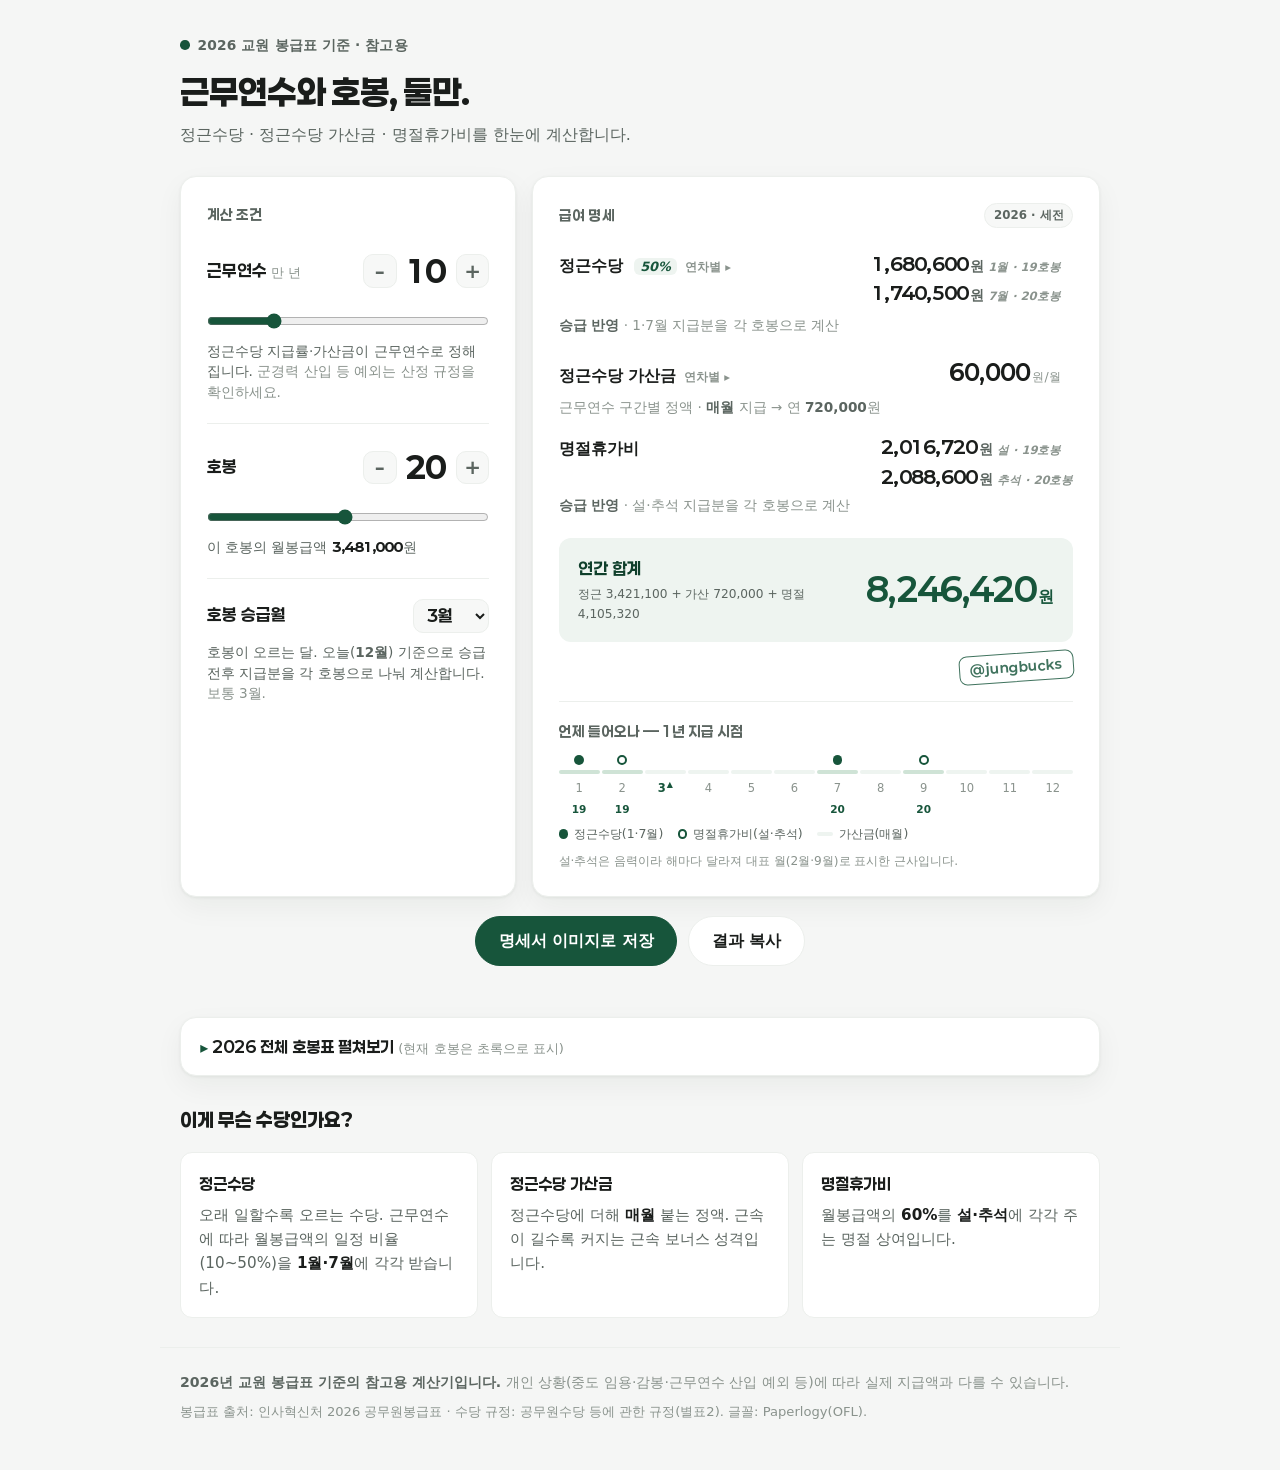
==== index.html @ 75633bda "feat: 호봉 승급월 반영 — 승급 전후 지급분을 각 호봉으로 분할 계산 교사 호봉은 승급월(기본 3월)에 +1. 같은 해에도 승급 전 지급분(1월 정근·설 명절)은 옛 호봉, " ====
<!doctype html>
<html lang="ko">
<head>
<meta charset="utf-8">
<meta name="viewport" content="width=device-width, initial-scale=1">
<title>교사 수당 계산기 — 호봉만 고르면 정근수당·명절휴가비 바로</title>
<meta name="description" content="근무연수와 호봉만 넣으면 정근수당·정근수당 가산금·명절휴가비가 즉시 계산됩니다. 2026년 교원 봉급표 기준.">
<meta name="theme-color" content="#f5f6f5">
<meta property="og:title" content="교사 수당 계산기">
<meta property="og:description" content="근무연수·호봉만 고르면 정근수당·명절휴가비가 바로 나옵니다. 2026년 기준.">
<link rel="stylesheet" href="css/style.css">
</head>
<body>
<header class="topbar">
  <p class="brandmark"><span class="dot" aria-hidden="true"></span> 2026 교원 봉급표 기준 · 참고용</p>
  <h1 class="hero">근무연수와 호봉, 둘만.</h1>
  <p class="hero-sub">정근수당 · 정근수당 가산금 · 명절휴가비를 한눈에 계산합니다.</p>
</header>

<main class="grid">
  <!-- 입력 카드 -->
  <section class="card inputs" aria-label="계산 조건">
    <p class="card-head">계산 조건</p>

    <div class="field">
      <div class="field-top">
        <label for="years">근무연수<span class="unit">만 년</span></label>
        <div class="stepbox">
          <button class="step" id="yrMinus" type="button" aria-label="근무연수 낮추기">–</button>
          <output class="bignum" id="yearsVal">10</output>
          <button class="step" id="yrPlus" type="button" aria-label="근무연수 올리기">+</button>
        </div>
      </div>
      <input type="range" id="years" min="0" max="45" value="10" step="1" aria-label="근무연수 슬라이더">
      <p class="field-foot">정근수당 지급률·가산금이 근무연수로 정해집니다. <span class="muted">군경력 산입 등 예외는 산정 규정을 확인하세요.</span></p>
    </div>

    <div class="field">
      <div class="field-top">
        <label for="hobong">호봉</label>
        <div class="stepbox">
          <button class="step" id="hbMinus" type="button" aria-label="호봉 낮추기">–</button>
          <output class="bignum" id="hobongVal">20</output>
          <button class="step" id="hbPlus" type="button" aria-label="호봉 올리기">+</button>
        </div>
      </div>
      <input type="range" id="hobong" min="1" max="40" value="20" step="1" aria-label="호봉 슬라이더">
      <p class="field-foot">이 호봉의 월봉급액 <b class="salary num" id="salaryVal">3,481,000</b>원</p>
    </div>

    <div class="field">
      <div class="field-top">
        <label for="promo">호봉 승급월</label>
        <select id="promo" class="promo-select" aria-label="호봉 승급월">
          <option value="0">없음</option>
          <option value="1">1월</option><option value="2">2월</option>
          <option value="3" selected>3월</option><option value="4">4월</option>
          <option value="5">5월</option><option value="6">6월</option>
          <option value="7">7월</option><option value="8">8월</option>
          <option value="9">9월</option><option value="10">10월</option>
          <option value="11">11월</option><option value="12">12월</option>
        </select>
      </div>
      <p class="field-foot">호봉이 오르는 달. 오늘(<b id="todayLabel">—</b>) 기준으로 승급 전후 지급분을 각 호봉으로 나눠 계산합니다. <span class="muted">보통 3월.</span></p>
    </div>
  </section>

  <!-- 결과 카드 -->
  <section class="card result" aria-label="계산 결과" aria-live="polite">
    <p class="card-head">급여 명세 <span class="chip">2026 · 세전</span></p>

    <div class="rows">
      <button class="row row-btn" id="jgBtn" type="button" aria-haspopup="dialog">
        <span class="row-name">정근수당 <i class="rate" id="rateTag">50%</i><span class="row-more">연차별 ▸</span></span>
        <span class="row-amt" id="jgAmt"><b class="num" id="jeonggeun">1,740,500</b><span class="won">원</span></span>
      </button>
      <p class="li-note" id="jgNote">월봉급액 × 지급률 · <b>1월·7월</b> 각각 지급</p>

      <button class="row row-btn" id="gaBtn" type="button" aria-haspopup="dialog">
        <span class="row-name">정근수당 가산금<span class="row-more">연차별 ▸</span></span>
        <span class="row-amt"><b class="num" id="gasan">60,000</b><span class="per">원/월</span></span>
      </button>
      <p class="li-note">근무연수 구간별 정액 · <b>매월</b> 지급 → 연 <b class="yr num" id="gasanYear">720,000</b>원 <i class="flag" id="gasanFlag" hidden>검수 예정</i></p>

      <div class="row">
        <span class="row-name">명절휴가비</span>
        <span class="row-amt" id="holAmt"><b class="num" id="holiday">2,088,600</b><span class="won">원</span></span>
      </div>
      <p class="li-note" id="holNote">월봉급액 × 60% · <b>설·추석</b> 각각 지급</p>
    </div>

    <div class="annual">
      <span class="annual-name">연간 합계<small id="annualFormula">정근수당 + 가산금 ×12 + 명절휴가비</small></span>
      <span class="annual-amt"><b class="num" id="annual">8,378,200</b><span class="won">원</span></span>
    </div>
    <div class="stamp-wrap"><span class="stamp" aria-label="제작 @jungbucks">@jungbucks</span></div>

    <!-- 시그니처: 월별 수당 지급 타임라인 -->
    <div class="timeline" aria-label="월별 수당 지급 시점">
      <p class="tl-title">언제 들어오나 — 1년 지급 시점</p>
      <div class="tl-track" id="timeline"></div>
      <div class="tl-legend" aria-hidden="true">
        <span><i class="lg jg"></i> 정근수당(1·7월)</span>
        <span><i class="lg hol"></i> 명절휴가비(설·추석)</span>
        <span><i class="lg ga"></i> 가산금(매월)</span>
      </div>
      <p class="tl-foot">설·추석은 음력이라 해마다 달라져 대표 월(2월·9월)로 표시한 근사입니다.</p>
    </div>
  </section>
</main>

<div class="actionbar">
  <button class="btn btn-primary" id="pngBtn" type="button">명세서 이미지로 저장</button>
  <button class="btn" id="copyBtn" type="button">결과 복사</button>
  <span class="act-msg" id="actMsg" role="status" aria-live="polite"></span>
</div>

<section class="tools" aria-label="전체 호봉표">
  <details class="hobong-table">
    <summary>2026 전체 호봉표 펼쳐보기 <span class="cur-hint">(현재 호봉은 초록으로 표시)</span></summary>
    <div id="hobongTable" class="hb-grid"></div>
    <p class="hb-src">인사혁신처 2026 공무원봉급표(유·초·중·고 교원 공통) · 세전 월봉급액</p>
  </details>
</section>

<section class="explainer" aria-label="수당 용어 안내">
  <h2>이게 무슨 수당인가요?</h2>
  <dl>
    <div class="term">
      <dt>정근수당</dt>
      <dd>오래 일할수록 오르는 수당. 근무연수에 따라 월봉급액의 일정 비율(10~50%)을 <b>1월·7월</b>에 각각 받습니다.</dd>
    </div>
    <div class="term">
      <dt>정근수당 가산금</dt>
      <dd>정근수당에 더해 <b>매월</b> 붙는 정액. 근속이 길수록 커지는 근속 보너스 성격입니다.</dd>
    </div>
    <div class="term">
      <dt>명절휴가비</dt>
      <dd>월봉급액의 <b>60%</b>를 <b>설·추석</b>에 각각 주는 명절 상여입니다.</dd>
    </div>
  </dl>
</section>

<footer class="colophon">
  <p><b>2026년 교원 봉급표 기준의 참고용 계산기입니다.</b> 개인 상황(중도 임용·감봉·근무연수 산입 예외 등)에 따라 실제 지급액과 다를 수 있습니다.</p>
  <p class="src">봉급표 출처: 인사혁신처 2026 공무원봉급표 · 수당 규정: 공무원수당 등에 관한 규정(별표2). 글꼴: Paperlogy(OFL).</p>
</footer>

<!-- 연차별 지급표 모달 (표시 전용 — 검증된 규정 함수 재사용) -->
<dialog id="dlgJg" class="modal" aria-labelledby="dlgJgTitle">
  <div class="modal-card">
    <div class="modal-head">
      <h3 id="dlgJgTitle">정근수당 · 연차별 지급률</h3>
      <button class="modal-x" type="button" data-close aria-label="닫기">×</button>
    </div>
    <p class="modal-sub">근무연수에 따라 월봉급액의 이 비율을 <b>1월·7월</b> 각각 받습니다. (호봉과 무관한 지급률)</p>
    <table class="rate-table">
      <thead><tr><th>근무연수</th><th class="ar">지급률</th></tr></thead>
      <tbody id="jgTableBody"></tbody>
    </table>
    <p class="modal-foot">공무원수당 등에 관한 규정 별표2 · 현재 근무연수는 <b>초록</b>으로 표시됩니다.</p>
  </div>
</dialog>

<dialog id="dlgGa" class="modal" aria-labelledby="dlgGaTitle">
  <div class="modal-card">
    <div class="modal-head">
      <h3 id="dlgGaTitle">정근수당 가산금 · 연차별 정액</h3>
      <button class="modal-x" type="button" data-close aria-label="닫기">×</button>
    </div>
    <p class="modal-sub">근속이 길수록 커지는 <b>월 정액</b>입니다. (호봉과 무관)</p>
    <table class="rate-table">
      <thead><tr><th>근무연수</th><th class="ar">월 가산금</th></tr></thead>
      <tbody id="gaTableBody"></tbody>
    </table>
    <p class="modal-foot">공무원수당 등에 관한 규정 별표2 · 20년 이상은 추가가산금 포함 · 현재 구간은 <b>초록</b> 표시.</p>
  </div>
</dialog>

<script src="data/salary-2026.js"></script>
<script src="data/allowance-rules.js"></script>
<script src="js/calc.js"></script>
<script src="js/app.js"></script>
</body>
</html>
---- css/style.css ----
/* 교사 수당 계산기 — 토스/애플식 미니멀 리프레시.
   무채색 캔버스 + 초록(--brand) 액센트만. 디스플레이·큰 숫자=Paperlogy, 본문=Pretendard.
   설계: docs/superpowers/specs/2026-07-19-teacher-pay-ui-refresh-design.md */

/* Paperlogy (OFL) 셀프호스팅 — 사용 무게만. 파일 부재 시 폴백 스택이 받쳐줌. */
@font-face { font-family: "Paperlogy"; font-weight: 700; font-display: swap;
  src: url("../fonts/Paperlogy-7Bold.woff2") format("woff2"); }
@font-face { font-family: "Paperlogy"; font-weight: 800; font-display: swap;
  src: url("../fonts/Paperlogy-8ExtraBold.woff2") format("woff2"); }
@font-face { font-family: "Paperlogy"; font-weight: 900; font-display: swap;
  src: url("../fonts/Paperlogy-9Black.woff2") format("woff2"); }

:root {
  --canvas: #f5f6f5; --surface: #ffffff;
  --ink: #1a1d1b; --ink-soft: #5b6560; --ink-faint: #8a938d;
  --line: #ecefec; --field: #f7f8f7;
  --brand: #17553b; --brand-strong: #0f3f2b; --brand-tint: #eef4f0;
  --font-display: "Paperlogy", "Pretendard", "Malgun Gothic", system-ui, sans-serif;
  --font-body: "Pretendard", "Malgun Gothic", system-ui, sans-serif;
  --shadow: 0 1px 3px rgba(20, 30, 25, .06), 0 10px 28px rgba(20, 30, 25, .05);
  --radius: 16px;
  --wrap: 60rem;
}
* { box-sizing: border-box; margin: 0; }
body { background: var(--canvas); color: var(--ink);
  font-family: var(--font-body); font-size: 16px; line-height: 1.6;
  -webkit-font-smoothing: antialiased; }
:focus-visible { outline: 2px solid var(--brand); outline-offset: 2px; border-radius: 4px; }
.num { font-variant-numeric: tabular-nums; font-feature-settings: "tnum" 1; }

/* ── 상단: 브랜드 밴드 + 히어로 ── */
.topbar { max-width: var(--wrap); margin: 0 auto; padding: 2rem 1.25rem 0.4rem; }
.brandmark { display: inline-flex; align-items: center; gap: 0.5rem;
  font-weight: 600; font-size: 0.86rem; color: var(--ink-soft); letter-spacing: 0.01em; }
.brandmark .dot { width: 0.6rem; height: 0.6rem; border-radius: 50%; background: var(--brand); }
.hero { font-family: var(--font-display); font-weight: 800; font-size: 2.1rem;
  line-height: 1.2; letter-spacing: -0.03em; color: var(--ink); margin-top: 0.9rem; }
.hero-sub { margin-top: 0.6rem; color: var(--ink-soft); font-size: 1rem; }

/* ── 레이아웃: 동일 높이·동일 패딩 카드 2열 ── */
.grid { max-width: var(--wrap); margin: 1.4rem auto 0; padding: 0 1.25rem;
  display: grid; gap: 1rem; }
@media (min-width: 860px) { .grid { grid-template-columns: 21rem 1fr; align-items: stretch; } }
.card { background: var(--surface); border: 1px solid var(--line); border-radius: var(--radius);
  box-shadow: var(--shadow); padding: 1.6rem; display: flex; flex-direction: column; }
.card-head { font-family: var(--font-display); font-weight: 700; font-size: 0.9rem;
  letter-spacing: 0.02em; color: var(--ink-soft); display: flex; align-items: center;
  justify-content: space-between; margin-bottom: 1.2rem; }
.chip { font-family: var(--font-body); font-weight: 600; font-size: 0.74rem; color: var(--ink-soft);
  background: var(--field); border: 1px solid var(--line); border-radius: 999px; padding: 0.12rem 0.55rem; letter-spacing: 0; }

/* ── 입력 카드 ── */
.field { padding: 0.1rem 0; }
.field + .field { margin-top: 1.2rem; padding-top: 1.2rem; border-top: 1px solid var(--line); }
.field-top { display: flex; align-items: center; justify-content: space-between; gap: 0.6rem; margin-bottom: 0.6rem; }
.field-top label { font-family: var(--font-display); font-weight: 700; font-size: 1.05rem; color: var(--ink); }
.field-top .unit { font-family: var(--font-body); font-weight: 500; color: var(--ink-faint); font-size: 0.8rem; margin-left: 0.25rem; }
.stepbox { display: flex; align-items: center; gap: 0.35rem; }
.step { width: 2.1rem; height: 2.1rem; border: 1px solid var(--line); background: var(--field);
  border-radius: 10px; font: inherit; font-size: 1.25rem; font-weight: 700; color: var(--ink-soft);
  cursor: pointer; line-height: 1; transition: border-color .12s, color .12s, background .12s; }
.step:hover { border-color: var(--brand); color: var(--brand); background: var(--brand-tint); }
.bignum { min-width: 3rem; text-align: center; font-family: var(--font-display); font-weight: 800;
  font-size: 1.9rem; color: var(--ink); font-variant-numeric: tabular-nums; }
input[type="range"] { width: 100%; accent-color: var(--brand); margin: 0.3rem 0 0.55rem; height: 1.4rem; }
.field-foot { font-size: 0.85rem; color: var(--ink-soft); line-height: 1.5; }
.field-foot .salary { font-family: var(--font-display); font-weight: 800; color: var(--ink); font-variant-numeric: tabular-nums; }
.field-foot .muted { color: var(--ink-faint); }

/* ── 결과 카드 ── */
.result { gap: 0; }
.rows { display: flex; flex-direction: column; }
.row { display: flex; align-items: baseline; justify-content: space-between; gap: 0.4rem 0.8rem; flex-wrap: wrap; }
.row-name { font-weight: 600; font-size: 1rem; color: var(--ink); min-width: 0; }
.row-name .rate { font-family: var(--font-body); font-weight: 700; font-size: 0.8rem; color: var(--brand);
  background: var(--brand-tint); border-radius: 6px; padding: 0.05rem 0.4rem; margin-left: 0.35rem; }
.row-amt { flex: 0 0 auto; margin-left: auto; white-space: nowrap; font-family: var(--font-display); font-weight: 700;
  font-size: 1.4rem; color: var(--ink); font-variant-numeric: tabular-nums; }
.row-amt .won { font-family: var(--font-body); font-weight: 600; font-size: 0.85rem; color: var(--ink-soft); margin-left: 0.1rem; }
.row-amt .per { font-family: var(--font-body); font-weight: 500; font-size: 0.78rem; color: var(--ink-faint); margin-left: 0.15rem; }
/* 승급 분할 표시 (정근·명절) */
.row-amt.split { flex-direction: column; align-items: flex-end; gap: 0.1rem; }
.row-amt.split .pay { display: flex; align-items: baseline; gap: 0.05rem; }
.row-amt.split .pay b { font-size: 1.15rem; }
.pay-tag { font-family: var(--font-body); font-weight: 600; font-size: 0.72rem; color: var(--ink-faint); margin-left: 0.2rem; white-space: nowrap; }

/* 승급월 셀렉트 */
.promo-select { font: inherit; font-family: var(--font-display); font-weight: 700; font-size: 1.05rem;
  color: var(--ink); background: var(--field); border: 1px solid var(--line); border-radius: 10px;
  padding: 0.35rem 0.55rem; cursor: pointer; }
.promo-select:hover { border-color: var(--brand); }
.li-note { font-size: 0.85rem; color: var(--ink-faint); line-height: 1.5; margin: 0.2rem 0 1rem; }
.li-note b { color: var(--ink-soft); font-weight: 700; }
.li-note .yr { font-variant-numeric: tabular-nums; }
.flag { color: var(--brand); font-weight: 700; border: 1px solid var(--brand); border-radius: 6px;
  padding: 0 0.35rem; font-size: 0.72rem; margin-left: 0.3rem; }

/* 연간 합계 — 초록 tint 블록, 시선 집중 */
.annual { margin-top: 0.4rem; padding: 1.1rem 1.2rem; background: var(--brand-tint);
  border-radius: 12px; display: flex; align-items: center; justify-content: space-between; gap: 0.8rem; }
.annual-name { font-family: var(--font-display); font-weight: 700; font-size: 1.05rem; color: var(--brand-strong); }
.annual-name small { display: block; font-family: var(--font-body); font-weight: 500; font-size: 0.76rem; color: var(--ink-soft); margin-top: 0.15rem; }
.annual-amt { flex: 0 0 auto; font-family: var(--font-display); font-weight: 900; font-size: 2.1rem;
  color: var(--brand); font-variant-numeric: tabular-nums; white-space: nowrap; }
.annual-amt .won { font-family: var(--font-body); font-weight: 700; font-size: 1rem; margin-left: 0.15rem; }

/* 클릭 가능한 수당 행 (→ 연차별 모달) */
.row-btn { width: 100%; margin: 0 0 0 -0.4rem; padding: 0.2rem 0.4rem; border: none; background: none;
  font: inherit; color: inherit; cursor: pointer; border-radius: 8px; transition: background .12s; }
.row-btn:hover, .row-btn:focus-visible { background: var(--brand-tint); }
.row-more { font-family: var(--font-body); font-weight: 700; font-size: 0.72rem; color: var(--ink-faint);
  margin-left: 0.5rem; white-space: nowrap; transition: color .12s; }
.row-btn:hover .row-more, .row-btn:focus-visible .row-more { color: var(--brand); }

/* @jungbucks 서명 스탬프 — 지난 빨간 직인과 달리 절제된 초록 서명 */
.stamp-wrap { display: flex; justify-content: flex-end; margin-top: 0.7rem; }
.stamp { display: inline-block; font-family: var(--font-display); font-weight: 700; font-size: 0.82rem;
  letter-spacing: 0.02em; color: var(--brand); border: 1.5px solid var(--brand); border-radius: 8px;
  padding: 0.2rem 0.6rem; transform: rotate(-4deg); opacity: 0.82; }

/* 연차별 지급표 모달 */
.modal { border: none; padding: 0; background: transparent; width: 100%; max-width: min(92vw, 420px);
  border-radius: 16px; box-shadow: 0 20px 60px rgba(20, 30, 25, 0.28); color: var(--ink); }
.modal::backdrop { background: rgba(26, 29, 27, 0.45); }
.modal-card { background: var(--surface); border-radius: 16px; padding: 1.4rem 1.4rem 1.2rem; }
.modal-head { display: flex; align-items: center; justify-content: space-between; gap: 1rem; margin-bottom: 0.3rem; }
.modal-head h3 { font-family: var(--font-display); font-weight: 800; font-size: 1.15rem; color: var(--ink); }
.modal-x { border: none; background: none; font-size: 1.6rem; line-height: 1; color: var(--ink-faint);
  cursor: pointer; padding: 0.05rem 0.35rem; border-radius: 8px; }
.modal-x:hover { background: var(--field); color: var(--ink); }
.modal-sub { font-size: 0.88rem; color: var(--ink-soft); margin-bottom: 0.9rem; line-height: 1.5; }
.modal-sub b { color: var(--ink); font-weight: 700; }
.rate-table { width: 100%; border-collapse: collapse; }
.rate-table th, .rate-table td { text-align: left; padding: 0.5rem 0.6rem; border-bottom: 1px solid var(--line); }
.rate-table th { font-size: 0.75rem; font-weight: 700; color: var(--ink-faint); letter-spacing: 0.02em; }
.rate-table th.ar, .rate-table td.amt { text-align: right; }
.rate-table td { font-size: 0.95rem; color: var(--ink); }
.rate-table td.amt { font-family: var(--font-display); font-weight: 700; font-variant-numeric: tabular-nums; }
.rate-table td .sub { display: block; font-size: 0.72rem; color: var(--ink-faint); font-weight: 500; }
.rate-table tr:last-child td { border-bottom: none; }
.rate-table tr.cur td { background: var(--brand-tint); color: var(--brand-strong); font-weight: 700; }
.rate-table tr.cur td.amt { color: var(--brand); }
.rate-table tr.cur td:first-child { border-radius: 8px 0 0 8px; }
.rate-table tr.cur td:last-child { border-radius: 0 8px 8px 0; }
.modal-foot { font-size: 0.76rem; color: var(--ink-faint); margin-top: 0.8rem; line-height: 1.5; }
.modal-foot b { color: var(--brand); }
.modal[open] { animation: modalpop 0.16s ease; }
@keyframes modalpop { from { transform: translateY(8px); opacity: 0.4; } }

/* ── 시그니처: 월별 수당 지급 타임라인 ── */
.timeline { margin-top: 1.2rem; padding-top: 1.1rem; border-top: 1px solid var(--line); }
.tl-title { font-family: var(--font-display); font-weight: 700; font-size: 0.9rem; color: var(--ink-soft); }
.tl-track { display: grid; grid-template-columns: repeat(12, 1fr); gap: 2px; margin: 0.7rem 0 0.5rem; }
.tl-cell { display: flex; flex-direction: column; align-items: center; gap: 0.3rem; }
.tl-slot { height: 0.7rem; display: flex; align-items: center; }
.tl-dot { width: 0.62rem; height: 0.62rem; border-radius: 50%; }
.tl-dot.jg { background: var(--brand); }
.tl-dot.hol { background: var(--surface); border: 2px solid var(--brand); }
.tl-seg { width: 100%; height: 4px; border-radius: 2px; background: var(--brand-tint); }
.tl-cell.event .tl-seg { background: #cfe3d6; }
.tl-mon { font-size: 0.72rem; color: var(--ink-faint); font-variant-numeric: tabular-nums; }
.tl-hbslot { height: 0.85rem; display: flex; align-items: center; }
.tl-hb { font-size: 0.66rem; font-weight: 700; color: var(--brand); font-variant-numeric: tabular-nums; }
.tl-cell.promo .tl-mon { color: var(--brand); font-weight: 800; }
.tl-cell.promo .tl-mon::after { content: "▲"; font-size: 0.5rem; vertical-align: super; margin-left: 1px; }
.tl-legend { display: flex; flex-wrap: wrap; gap: 0.9rem; font-size: 0.78rem; color: var(--ink-soft); }
.tl-legend span { display: inline-flex; align-items: center; gap: 0.35rem; }
.lg { width: 0.6rem; height: 0.6rem; border-radius: 50%; }
.lg.jg { background: var(--brand); }
.lg.hol { background: var(--surface); border: 2px solid var(--brand); }
.lg.ga { border-radius: 2px; height: 4px; width: 1rem; background: var(--brand-tint); }
.tl-foot { font-size: 0.76rem; color: var(--ink-faint); margin-top: 0.5rem; line-height: 1.5; }

/* 숫자 갱신 틱 (은은하게) */
.tick { animation: tick 0.3s ease; }
@keyframes tick { 0% { color: var(--brand); } 100% { } }

/* ── 하단 액션 바 (중앙 정렬) ── */
.actionbar { max-width: var(--wrap); margin: 1.2rem auto 0; padding: 0 1.25rem;
  display: flex; flex-wrap: wrap; align-items: center; justify-content: center; gap: 0.7rem; }
.btn { border: 1px solid var(--line); background: var(--surface); color: var(--ink); font: inherit;
  font-weight: 700; border-radius: 999px; padding: 0.7rem 1.4rem; cursor: pointer;
  transition: transform .08s, border-color .12s, background .12s; }
.btn:hover { border-color: var(--brand); }
.btn:active { transform: translateY(1px); }
.btn-primary { background: var(--brand); border-color: var(--brand); color: #fff; }
.btn-primary:hover { background: var(--brand-strong); border-color: var(--brand-strong); }
.act-msg { flex-basis: 100%; text-align: center; color: var(--brand); font-weight: 700; font-size: 0.9rem; min-height: 1.1rem; }

/* ── 호봉표 ── */
.tools { max-width: var(--wrap); margin: 1.4rem auto 0; padding: 0 1.25rem; }
.hobong-table { background: var(--surface); border: 1px solid var(--line); border-radius: var(--radius); box-shadow: var(--shadow); }
.hobong-table > summary { cursor: pointer; font-family: var(--font-display); font-weight: 700;
  padding: 1rem 1.2rem; list-style: none; color: var(--ink); }
.hobong-table > summary::-webkit-details-marker { display: none; }
.hobong-table > summary::before { content: "▸ "; color: var(--brand); }
.hobong-table[open] > summary::before { content: "▾ "; }
.cur-hint { font-family: var(--font-body); font-weight: 500; color: var(--ink-faint); font-size: 0.82rem; }
.hb-grid { display: grid; grid-template-columns: repeat(2, 1fr); gap: 0.35rem; padding: 0 1.1rem 0.6rem; }
@media (min-width: 620px) { .hb-grid { grid-template-columns: repeat(4, 1fr); } }
.hb-cell { display: flex; align-items: baseline; justify-content: space-between; gap: 0.4rem;
  border: 1px solid var(--line); background: var(--field); border-radius: 10px; padding: 0.45rem 0.65rem;
  font: inherit; cursor: pointer; text-align: left; transition: border-color .12s; }
.hb-cell span { font-weight: 600; font-size: 0.88rem; color: var(--ink-soft); white-space: nowrap; }
.hb-cell b { font-family: var(--font-display); font-weight: 700; font-size: 0.9rem; color: var(--ink); font-variant-numeric: tabular-nums; }
.hb-cell:hover { border-color: var(--brand); }
.hb-cell.cur { background: var(--brand); border-color: var(--brand); }
.hb-cell.cur span, .hb-cell.cur b { color: #eef4ee; }
.hb-src { padding: 0 1.2rem 1rem; font-size: 0.82rem; color: var(--ink-faint); }

/* ── 용어 설명 ── */
.explainer { max-width: var(--wrap); margin: 1.8rem auto 0; padding: 0 1.25rem; }
.explainer h2 { font-family: var(--font-display); font-weight: 800; font-size: 1.2rem; margin-bottom: 1rem; color: var(--ink); }
.explainer dl { display: grid; gap: 0.8rem; }
@media (min-width: 720px) { .explainer dl { grid-template-columns: repeat(3, 1fr); } }
.term { background: var(--surface); border: 1px solid var(--line); border-radius: 12px; padding: 1.1rem 1.15rem; }
.term dt { font-family: var(--font-display); font-weight: 700; color: var(--ink); margin-bottom: 0.4rem; }
.term dd { font-size: 0.95rem; color: var(--ink-soft); }
.term dd b { color: var(--ink); font-weight: 700; }

/* ── 꼬리말 ── */
.colophon { max-width: var(--wrap); margin: 1.8rem auto 0; padding: 1.4rem 1.25rem 3rem;
  border-top: 1px solid var(--line); color: var(--ink-faint); font-size: 0.88rem; }
.colophon p + p { margin-top: 0.5rem; }
.colophon b { color: var(--ink-soft); }
.colophon .src { font-size: 0.82rem; }

@media (prefers-reduced-motion: reduce) { .tick, .modal[open] { animation: none; } }

/* ── 모바일 ── */
@media (max-width: 520px) {
  .hero { font-size: 1.7rem; }
  .card { padding: 1.25rem; }
  .row-amt { font-size: 1.2rem; }
  .row-amt.split .pay b { font-size: 1.05rem; }
  .pay-tag { font-size: 0.68rem; }
  .annual-amt { font-size: 1.7rem; }
  .annual { padding: 1rem; flex-wrap: wrap; }
  .annual-amt { margin-left: auto; }
  .tl-mon { font-size: 0.66rem; }
  .tl-hb { font-size: 0.6rem; }
}
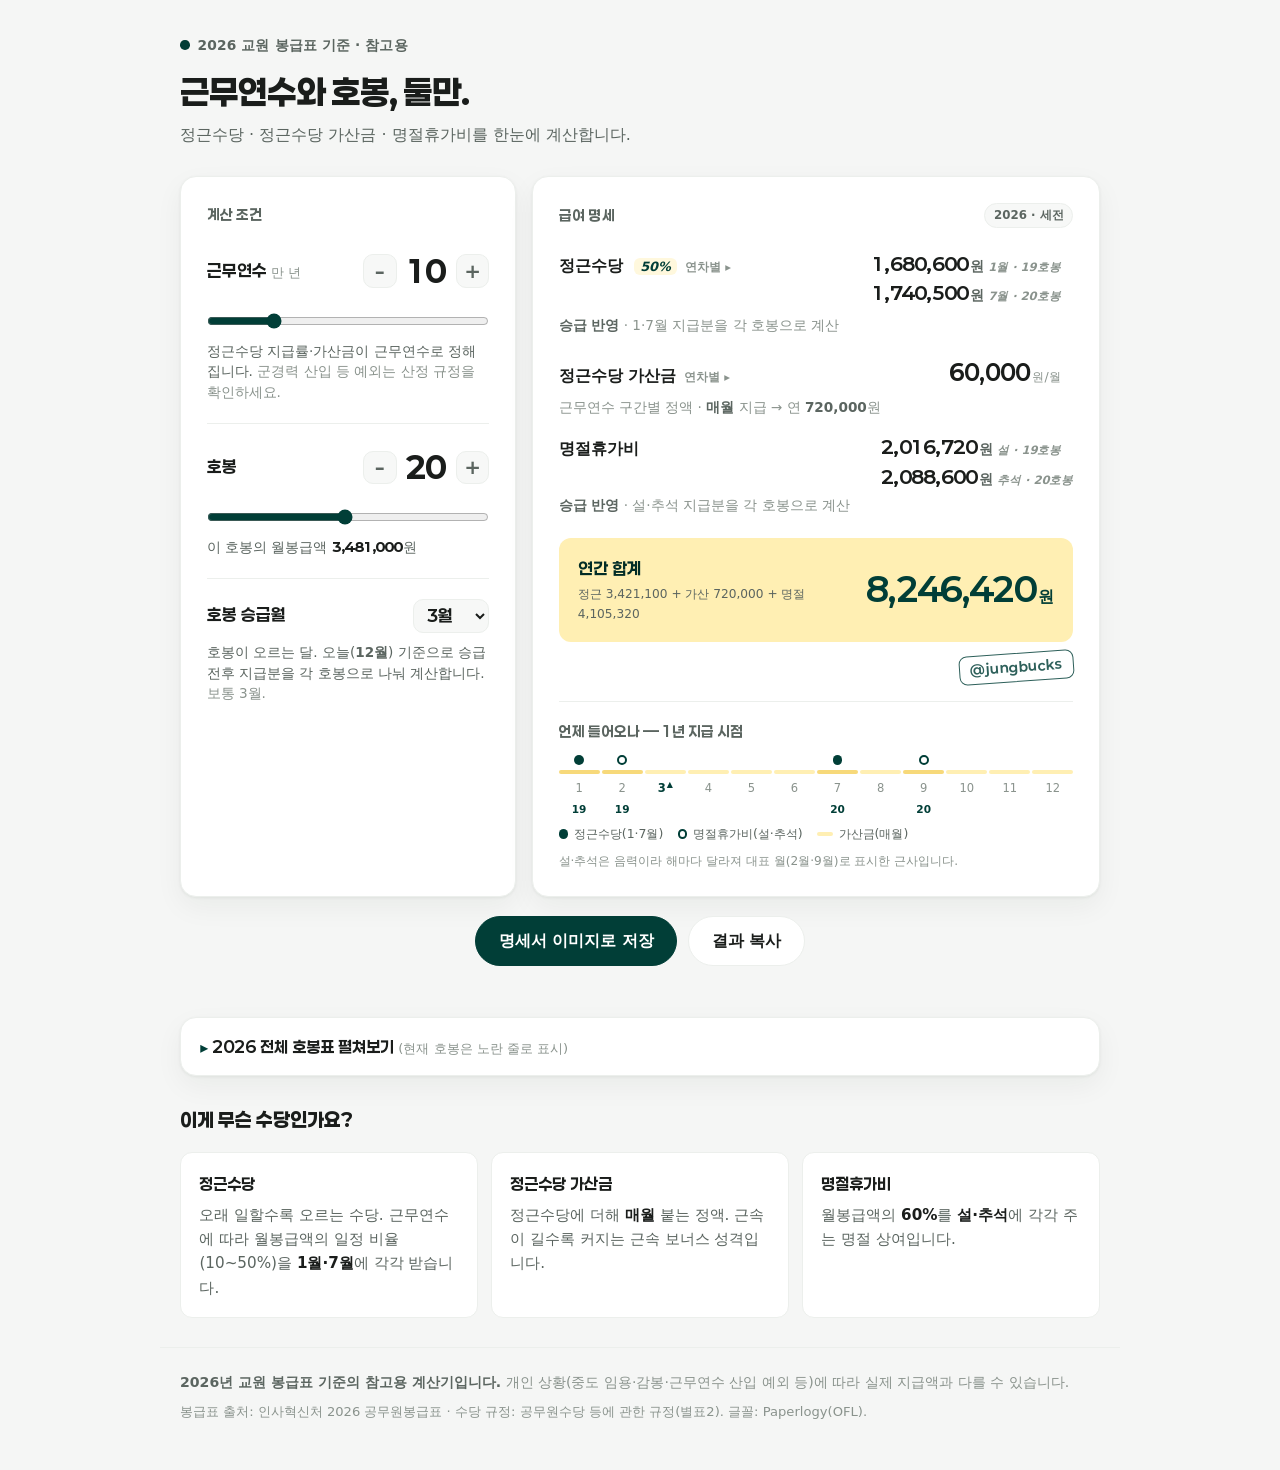
==== commit b54968c4: "feat(ui): v2.3 버터 팔레트 — 강조 면을 초록 tint에서 웜 옐로로 교체 초록(--brand)을 #17553b → #013e37로 심화하고 액센트(마커·글자·버튼) " ====
--- a/index.html
+++ b/index.html
@@ -117,7 +117,7 @@
 
 <section class="tools" aria-label="전체 호봉표">
   <details class="hobong-table">
-    <summary>2026 전체 호봉표 펼쳐보기 <span class="cur-hint">(현재 호봉은 초록으로 표시)</span></summary>
+    <summary>2026 전체 호봉표 펼쳐보기 <span class="cur-hint">(현재 호봉은 노란 줄로 표시)</span></summary>
     <div id="hobongTable" class="hb-grid"></div>
     <p class="hb-src">인사혁신처 2026 공무원봉급표(유·초·중·고 교원 공통) · 세전 월봉급액</p>
   </details>
--- a/css/style.css
+++ b/css/style.css
@@ -1,5 +1,5 @@
 /* 교사 수당 계산기 — 토스/애플식 미니멀 리프레시.
-   무채색 캔버스 + 초록(--brand) 액센트만. 디스플레이·큰 숫자=Paperlogy, 본문=Pretendard.
+   무채색 캔버스 + 초록(--brand) 액센트 + 버터(--butter) 강조 면. 디스플레이·큰 숫자=Paperlogy, 본문=Pretendard.
    설계: docs/superpowers/specs/2026-07-19-teacher-pay-ui-refresh-design.md */
 
 /* Paperlogy (OFL) 셀프호스팅 — 사용 무게만. 파일 부재 시 폴백 스택이 받쳐줌. */
@@ -14,7 +14,9 @@
   --canvas: #f5f6f5; --surface: #ffffff;
   --ink: #1a1d1b; --ink-soft: #5b6560; --ink-faint: #8a938d;
   --line: #ecefec; --field: #f7f8f7;
-  --brand: #17553b; --brand-strong: #0f3f2b; --brand-tint: #eef4f0;
+  --brand: #013e37; --brand-strong: #012c26;
+  /* 버터 — 온기를 주는 강조 면 틴트(초록은 여전히 액센트 전용, 면에 칠하지 않음) */
+  --butter: #ffefb3; --butter-soft: #fff8dd; --butter-deep: #f7d97a;
   --font-display: "Paperlogy", "Pretendard", "Malgun Gothic", system-ui, sans-serif;
   --font-body: "Pretendard", "Malgun Gothic", system-ui, sans-serif;
   --shadow: 0 1px 3px rgba(20, 30, 25, .06), 0 10px 28px rgba(20, 30, 25, .05);
@@ -59,7 +61,7 @@
 .step { width: 2.1rem; height: 2.1rem; border: 1px solid var(--line); background: var(--field);
   border-radius: 10px; font: inherit; font-size: 1.25rem; font-weight: 700; color: var(--ink-soft);
   cursor: pointer; line-height: 1; transition: border-color .12s, color .12s, background .12s; }
-.step:hover { border-color: var(--brand); color: var(--brand); background: var(--brand-tint); }
+.step:hover { border-color: var(--brand); color: var(--brand); background: var(--butter-soft); }
 .bignum { min-width: 3rem; text-align: center; font-family: var(--font-display); font-weight: 800;
   font-size: 1.9rem; color: var(--ink); font-variant-numeric: tabular-nums; }
 input[type="range"] { width: 100%; accent-color: var(--brand); margin: 0.3rem 0 0.55rem; height: 1.4rem; }
@@ -73,7 +75,7 @@
 .row { display: flex; align-items: baseline; justify-content: space-between; gap: 0.4rem 0.8rem; flex-wrap: wrap; }
 .row-name { font-weight: 600; font-size: 1rem; color: var(--ink); min-width: 0; }
 .row-name .rate { font-family: var(--font-body); font-weight: 700; font-size: 0.8rem; color: var(--brand);
-  background: var(--brand-tint); border-radius: 6px; padding: 0.05rem 0.4rem; margin-left: 0.35rem; }
+  background: var(--butter-soft); border-radius: 6px; padding: 0.05rem 0.4rem; margin-left: 0.35rem; }
 .row-amt { flex: 0 0 auto; margin-left: auto; white-space: nowrap; font-family: var(--font-display); font-weight: 700;
   font-size: 1.4rem; color: var(--ink); font-variant-numeric: tabular-nums; }
 .row-amt .won { font-family: var(--font-body); font-weight: 600; font-size: 0.85rem; color: var(--ink-soft); margin-left: 0.1rem; }
@@ -95,8 +97,8 @@
 .flag { color: var(--brand); font-weight: 700; border: 1px solid var(--brand); border-radius: 6px;
   padding: 0 0.35rem; font-size: 0.72rem; margin-left: 0.3rem; }
 
-/* 연간 합계 — 초록 tint 블록, 시선 집중 */
-.annual { margin-top: 0.4rem; padding: 1.1rem 1.2rem; background: var(--brand-tint);
+/* 연간 합계 — 버터 tint 블록, 시선 집중 */
+.annual { margin-top: 0.4rem; padding: 1.1rem 1.2rem; background: var(--butter);
   border-radius: 12px; display: flex; align-items: center; justify-content: space-between; gap: 0.8rem; }
 .annual-name { font-family: var(--font-display); font-weight: 700; font-size: 1.05rem; color: var(--brand-strong); }
 .annual-name small { display: block; font-family: var(--font-body); font-weight: 500; font-size: 0.76rem; color: var(--ink-soft); margin-top: 0.15rem; }
@@ -107,7 +109,7 @@
 /* 클릭 가능한 수당 행 (→ 연차별 모달) */
 .row-btn { width: 100%; margin: 0 0 0 -0.4rem; padding: 0.2rem 0.4rem; border: none; background: none;
   font: inherit; color: inherit; cursor: pointer; border-radius: 8px; transition: background .12s; }
-.row-btn:hover, .row-btn:focus-visible { background: var(--brand-tint); }
+.row-btn:hover, .row-btn:focus-visible { background: var(--butter-soft); }
 .row-more { font-family: var(--font-body); font-weight: 700; font-size: 0.72rem; color: var(--ink-faint);
   margin-left: 0.5rem; white-space: nowrap; transition: color .12s; }
 .row-btn:hover .row-more, .row-btn:focus-visible .row-more { color: var(--brand); }
@@ -138,7 +140,7 @@
 .rate-table td.amt { font-family: var(--font-display); font-weight: 700; font-variant-numeric: tabular-nums; }
 .rate-table td .sub { display: block; font-size: 0.72rem; color: var(--ink-faint); font-weight: 500; }
 .rate-table tr:last-child td { border-bottom: none; }
-.rate-table tr.cur td { background: var(--brand-tint); color: var(--brand-strong); font-weight: 700; }
+.rate-table tr.cur td { background: var(--butter); color: var(--brand-strong); font-weight: 700; }
 .rate-table tr.cur td.amt { color: var(--brand); }
 .rate-table tr.cur td:first-child { border-radius: 8px 0 0 8px; }
 .rate-table tr.cur td:last-child { border-radius: 0 8px 8px 0; }
@@ -156,8 +158,8 @@
 .tl-dot { width: 0.62rem; height: 0.62rem; border-radius: 50%; }
 .tl-dot.jg { background: var(--brand); }
 .tl-dot.hol { background: var(--surface); border: 2px solid var(--brand); }
-.tl-seg { width: 100%; height: 4px; border-radius: 2px; background: var(--brand-tint); }
-.tl-cell.event .tl-seg { background: #cfe3d6; }
+.tl-seg { width: 100%; height: 4px; border-radius: 2px; background: var(--butter); }
+.tl-cell.event .tl-seg { background: var(--butter-deep); }
 .tl-mon { font-size: 0.72rem; color: var(--ink-faint); font-variant-numeric: tabular-nums; }
 .tl-hbslot { height: 0.85rem; display: flex; align-items: center; }
 .tl-hb { font-size: 0.66rem; font-weight: 700; color: var(--brand); font-variant-numeric: tabular-nums; }
@@ -168,7 +170,7 @@
 .lg { width: 0.6rem; height: 0.6rem; border-radius: 50%; }
 .lg.jg { background: var(--brand); }
 .lg.hol { background: var(--surface); border: 2px solid var(--brand); }
-.lg.ga { border-radius: 2px; height: 4px; width: 1rem; background: var(--brand-tint); }
+.lg.ga { border-radius: 2px; height: 4px; width: 1rem; background: var(--butter); }
 .tl-foot { font-size: 0.76rem; color: var(--ink-faint); margin-top: 0.5rem; line-height: 1.5; }
 
 /* 숫자 갱신 틱 (은은하게) */
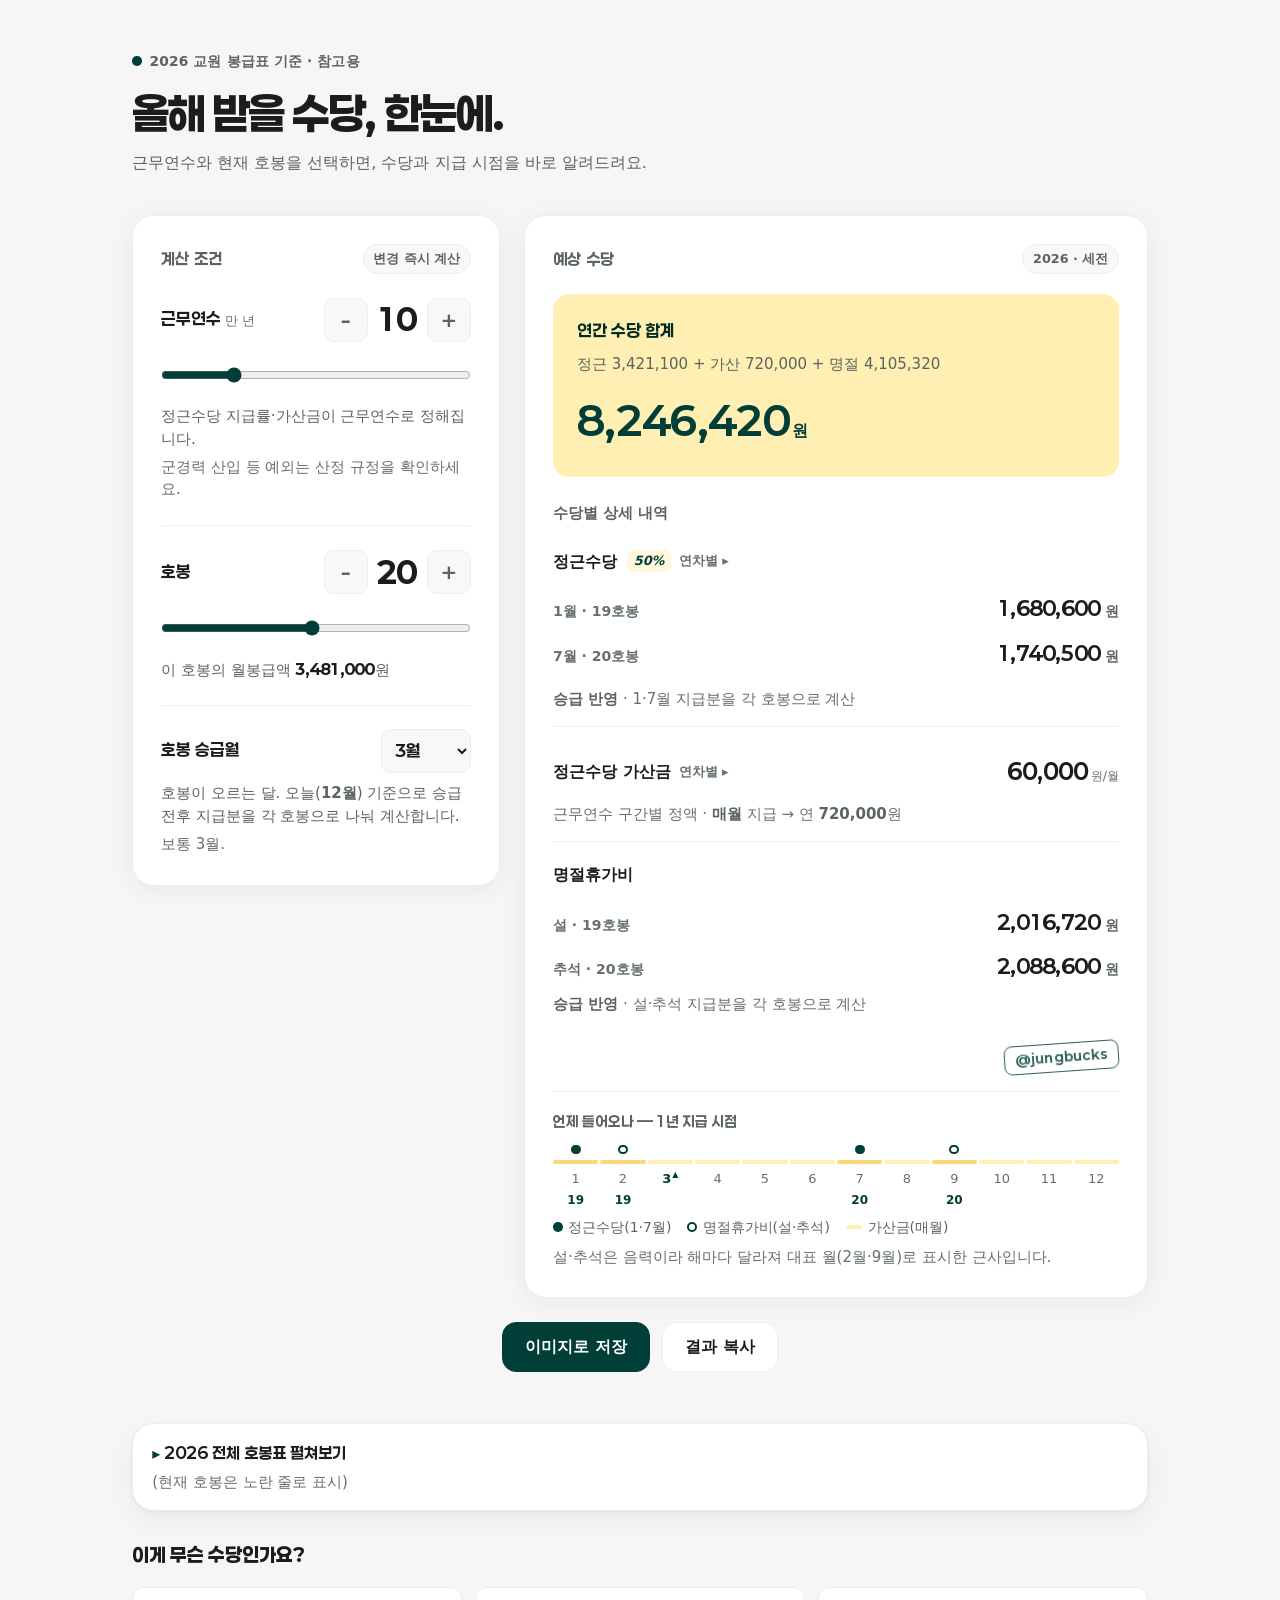
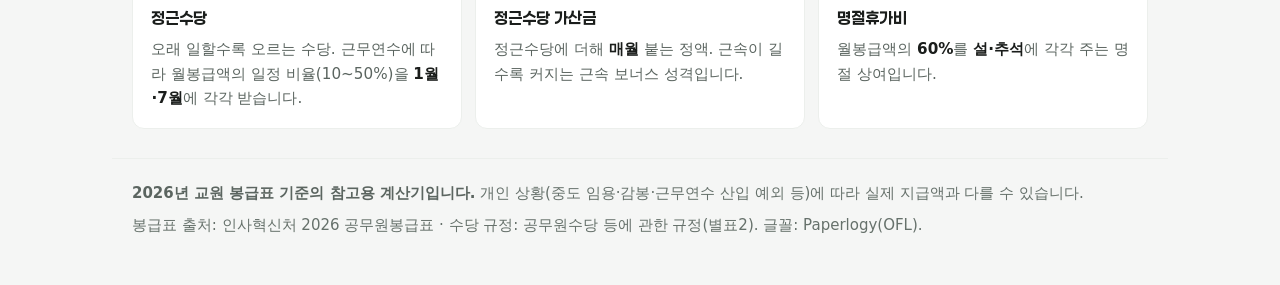
==== commit 9c0e140b: "Improve responsive layout and touch usability" ====
--- a/index.html
+++ b/index.html
@@ -13,14 +13,14 @@
 <body>
 <header class="topbar">
   <p class="brandmark"><span class="dot" aria-hidden="true"></span> 2026 교원 봉급표 기준 · 참고용</p>
-  <h1 class="hero">근무연수와 호봉, 둘만.</h1>
-  <p class="hero-sub">정근수당 · 정근수당 가산금 · 명절휴가비를 한눈에 계산합니다.</p>
+  <h1 class="hero">올해 받을 수당, 한눈에.</h1>
+  <p class="hero-sub">근무연수와 현재 호봉을 선택하면, 수당과 지급 시점을 바로 알려드려요.</p>
 </header>
 
 <main class="grid">
   <!-- 입력 카드 -->
   <section class="card inputs" aria-label="계산 조건">
-    <p class="card-head">계산 조건</p>
+    <p class="card-head">계산 조건 <span class="chip">변경 즉시 계산</span></p>
 
     <div class="field">
       <div class="field-top">
@@ -67,8 +67,13 @@
 
   <!-- 결과 카드 -->
   <section class="card result" aria-label="계산 결과" aria-live="polite">
-    <p class="card-head">급여 명세 <span class="chip">2026 · 세전</span></p>
+    <p class="card-head">예상 수당 <span class="chip">2026 · 세전</span></p>
 
+    <div class="annual">
+      <span class="annual-name">연간 수당 합계<small id="annualFormula">정근수당 + 가산금 ×12 + 명절휴가비</small></span>
+      <span class="annual-amt"><b class="num" id="annual">8,378,200</b><span class="won">원</span></span>
+    </div>
+    <p class="detail-label">수당별 상세 내역</p>
     <div class="rows">
       <button class="row row-btn" id="jgBtn" type="button" aria-haspopup="dialog">
         <span class="row-name">정근수당 <i class="rate" id="rateTag">50%</i><span class="row-more">연차별 ▸</span></span>
@@ -89,17 +94,13 @@
       <p class="li-note" id="holNote">월봉급액 × 60% · <b>설·추석</b> 각각 지급</p>
     </div>
 
-    <div class="annual">
-      <span class="annual-name">연간 합계<small id="annualFormula">정근수당 + 가산금 ×12 + 명절휴가비</small></span>
-      <span class="annual-amt"><b class="num" id="annual">8,378,200</b><span class="won">원</span></span>
-    </div>
     <div class="stamp-wrap"><span class="stamp" aria-label="제작 @jungbucks">@jungbucks</span></div>
 
     <!-- 시그니처: 월별 수당 지급 타임라인 -->
     <div class="timeline" aria-label="월별 수당 지급 시점">
       <p class="tl-title">언제 들어오나 — 1년 지급 시점</p>
       <div class="tl-track" id="timeline"></div>
-      <div class="tl-legend" aria-hidden="true">
+      <div class="tl-legend" >
         <span><i class="lg jg"></i> 정근수당(1·7월)</span>
         <span><i class="lg hol"></i> 명절휴가비(설·추석)</span>
         <span><i class="lg ga"></i> 가산금(매월)</span>
@@ -110,7 +111,7 @@
 </main>
 
 <div class="actionbar">
-  <button class="btn btn-primary" id="pngBtn" type="button">명세서 이미지로 저장</button>
+  <button class="btn btn-primary" id="pngBtn" type="button">이미지로 저장</button>
   <button class="btn" id="copyBtn" type="button">결과 복사</button>
   <span class="act-msg" id="actMsg" role="status" aria-live="polite"></span>
 </div>
@@ -158,7 +159,7 @@
       <thead><tr><th>근무연수</th><th class="ar">지급률</th></tr></thead>
       <tbody id="jgTableBody"></tbody>
     </table>
-    <p class="modal-foot">공무원수당 등에 관한 규정 별표2 · 현재 근무연수는 <b>초록</b>으로 표시됩니다.</p>
+    <p class="modal-foot">공무원수당 등에 관한 규정 별표2 · 현재 근무연수는 <b>노란 줄</b>로 표시됩니다.</p>
   </div>
 </dialog>
 
@@ -173,7 +174,7 @@
       <thead><tr><th>근무연수</th><th class="ar">월 가산금</th></tr></thead>
       <tbody id="gaTableBody"></tbody>
     </table>
-    <p class="modal-foot">공무원수당 등에 관한 규정 별표2 · 20년 이상은 추가가산금 포함 · 현재 구간은 <b>초록</b> 표시.</p>
+    <p class="modal-foot">공무원수당 등에 관한 규정 별표2 · 20년 이상은 추가가산금 포함 · 현재 구간은 <b>노란 줄</b>로 표시.</p>
   </div>
 </dialog>
 
--- a/css/style.css
+++ b/css/style.css
@@ -121,8 +121,10 @@
   padding: 0.2rem 0.6rem; transform: rotate(-4deg); opacity: 0.82; }
 
 /* 연차별 지급표 모달 */
+/* margin:auto = 화면 중앙 정렬. 26행의 `* { margin: 0 }` 리셋이 브라우저 기본값
+   `dialog:modal { margin: auto }`를 덮어써서 좌측 상단에 붙던 것을 되돌린다. 지우지 말 것. */
 .modal { border: none; padding: 0; background: transparent; width: 100%; max-width: min(92vw, 420px);
-  border-radius: 16px; box-shadow: 0 20px 60px rgba(20, 30, 25, 0.28); color: var(--ink); }
+  margin: auto; border-radius: 16px; box-shadow: 0 20px 60px rgba(20, 30, 25, 0.28); color: var(--ink); }
 .modal::backdrop { background: rgba(26, 29, 27, 0.45); }
 .modal-card { background: var(--surface); border-radius: 16px; padding: 1.4rem 1.4rem 1.2rem; }
 .modal-head { display: flex; align-items: center; justify-content: space-between; gap: 1rem; margin-bottom: 0.3rem; }
@@ -242,3 +244,71 @@
   .tl-mon { font-size: 0.66rem; }
   .tl-hb { font-size: 0.6rem; }
 }
+
+/* Responsive usability refresh: clear totals, readable details, touch targets. */
+:root { --ink-faint: #66716b; --wrap: 66rem; --radius: 22px; }
+.topbar { padding-top: 3rem; }
+.hero { font-size: clamp(1.8rem, 4vw, 2.7rem); letter-spacing: -.045em; }
+.hero-sub { max-width: 36rem; line-height: 1.7; }
+.grid { gap: 1.5rem; margin-top: 2rem; }
+.card { padding: 1.75rem; min-width: 0; box-shadow: 0 4px 24px #182c2110; }
+.card-head { font-size: 1rem; }
+.chip { font-size: .8rem; padding: .25rem .6rem; }
+.step { width: 44px; height: 44px; flex-shrink: 0; touch-action: manipulation; }
+.step:disabled { opacity: .35; cursor: default; }
+input[type="range"] { height: 44px; margin: 0; cursor: pointer; }
+.promo-select { min-height: 44px; min-width: 90px; }
+.field-foot, .li-note, .modal-sub, .modal-foot, .hb-src, .colophon, .colophon .src { font-size: .9375rem; }
+.field-foot .muted { display: block; margin-top: .35rem; }
+.field + .field { margin-top: 1.4rem; padding-top: 1.4rem; }
+.annual { flex-direction: column; align-items: flex-start; gap: .8rem; margin: 0 0 1.5rem; padding: 1.5rem; border-radius: 16px; }
+.annual-name small { font-size: .9375rem; line-height: 1.6; margin-top: .45rem; }
+.annual-amt { font-size: clamp(1.8rem, 4vw, 2.5rem); margin-left: 0; }
+.detail-label { font-size: .9375rem; font-weight: 700; color: var(--ink-soft); margin-bottom: 1rem; }
+.row { align-items: center; }
+.row-btn { margin: 0; padding: .5rem 0; min-height: 44px; text-align: left; }
+.row-name { display: flex; align-items: center; flex-wrap: wrap; gap: .3rem; }
+.row-more { margin-left: .2rem; font-size: .8125rem; }
+.row-amt.split { display: flex; width: 100%; margin-top: .4rem; }
+.row-amt.split .pay { width: 100%; flex-wrap: wrap; justify-content: flex-end; gap: .2rem; padding: .35rem 0; }
+.row-amt.split .pay b { font-size: 1.25rem; }
+.pay-tag { order: -1; margin: 0 auto 0 0; font-size: .875rem; font-style: normal; }
+.li-note { margin: .3rem 0 1.2rem; padding-bottom: 1rem; border-bottom: 1px solid var(--line); }
+.rows > .li-note:last-child { margin-bottom: 0; border-bottom: 0; }
+.tl-legend { font-size: .875rem; gap: .5rem 1rem; }
+.tl-foot { font-size: .9375rem; }
+.tl-mon { font-size: .8125rem; }
+.tl-hb { font-size: .75rem; }
+.modal { max-height: calc(100dvh - 2rem); overflow-y: auto; overscroll-behavior: contain; }
+.modal-x { min-width: 44px; min-height: 44px; flex-shrink: 0; }
+.hb-cell { min-height: 48px; flex-wrap: wrap; }
+.hb-cell.cur { background: var(--butter); border-color: var(--butter-deep); }
+.hb-cell.cur span, .hb-cell.cur b { color: var(--brand-strong); }
+.cur-hint { display: block; font-size: .9375rem; margin-top: .3rem; }
+.actionbar { margin-top: 1.5rem; }
+.btn { min-height: 48px; border-radius: 14px; }
+@media (min-width: 860px) { .grid { grid-template-columns: 23rem minmax(0, 1fr); align-items: start; } .inputs { position: sticky; top: 1.5rem; } }
+@media (max-width: 520px) {
+  .topbar { padding: 1.5rem 1rem 0; }
+  .hero-sub { font-size: .9375rem; }
+  .grid { padding: 0 1rem; margin-top: 1.25rem; gap: 1rem; }
+  .card { padding: 1.15rem; border-radius: 18px; }
+  .field-top { flex-wrap: wrap; }
+  .field-top label { font-size: 1rem; }
+  .field-top .unit { font-size: .8125rem; }
+  .bignum { min-width: 2.2rem; font-size: 1.65rem; }
+  .stepbox { gap: .2rem; }
+  .annual { padding: 1.1rem; }
+  .annual-amt { margin-left: 0; }
+  .actionbar { padding: 0 1rem; display: grid; grid-template-columns: 1fr 1fr; gap: .6rem; }
+  .actionbar .btn { padding: .75rem .5rem; font-size: .9375rem; }
+  .act-msg { grid-column: 1 / -1; }
+  .tools, .explainer { padding: 0 1rem; }
+  .hb-grid { padding: 0 .75rem .75rem; }
+  .hb-cell { padding: .6rem; }
+  .hb-cell b { font-size: .85rem; }
+  .tl-track { gap: 3px; }
+  .modal-card { padding: 1rem; }
+  .modal-head { gap: .3rem; }
+  .modal-head h3 { font-size: 1rem; }
+}
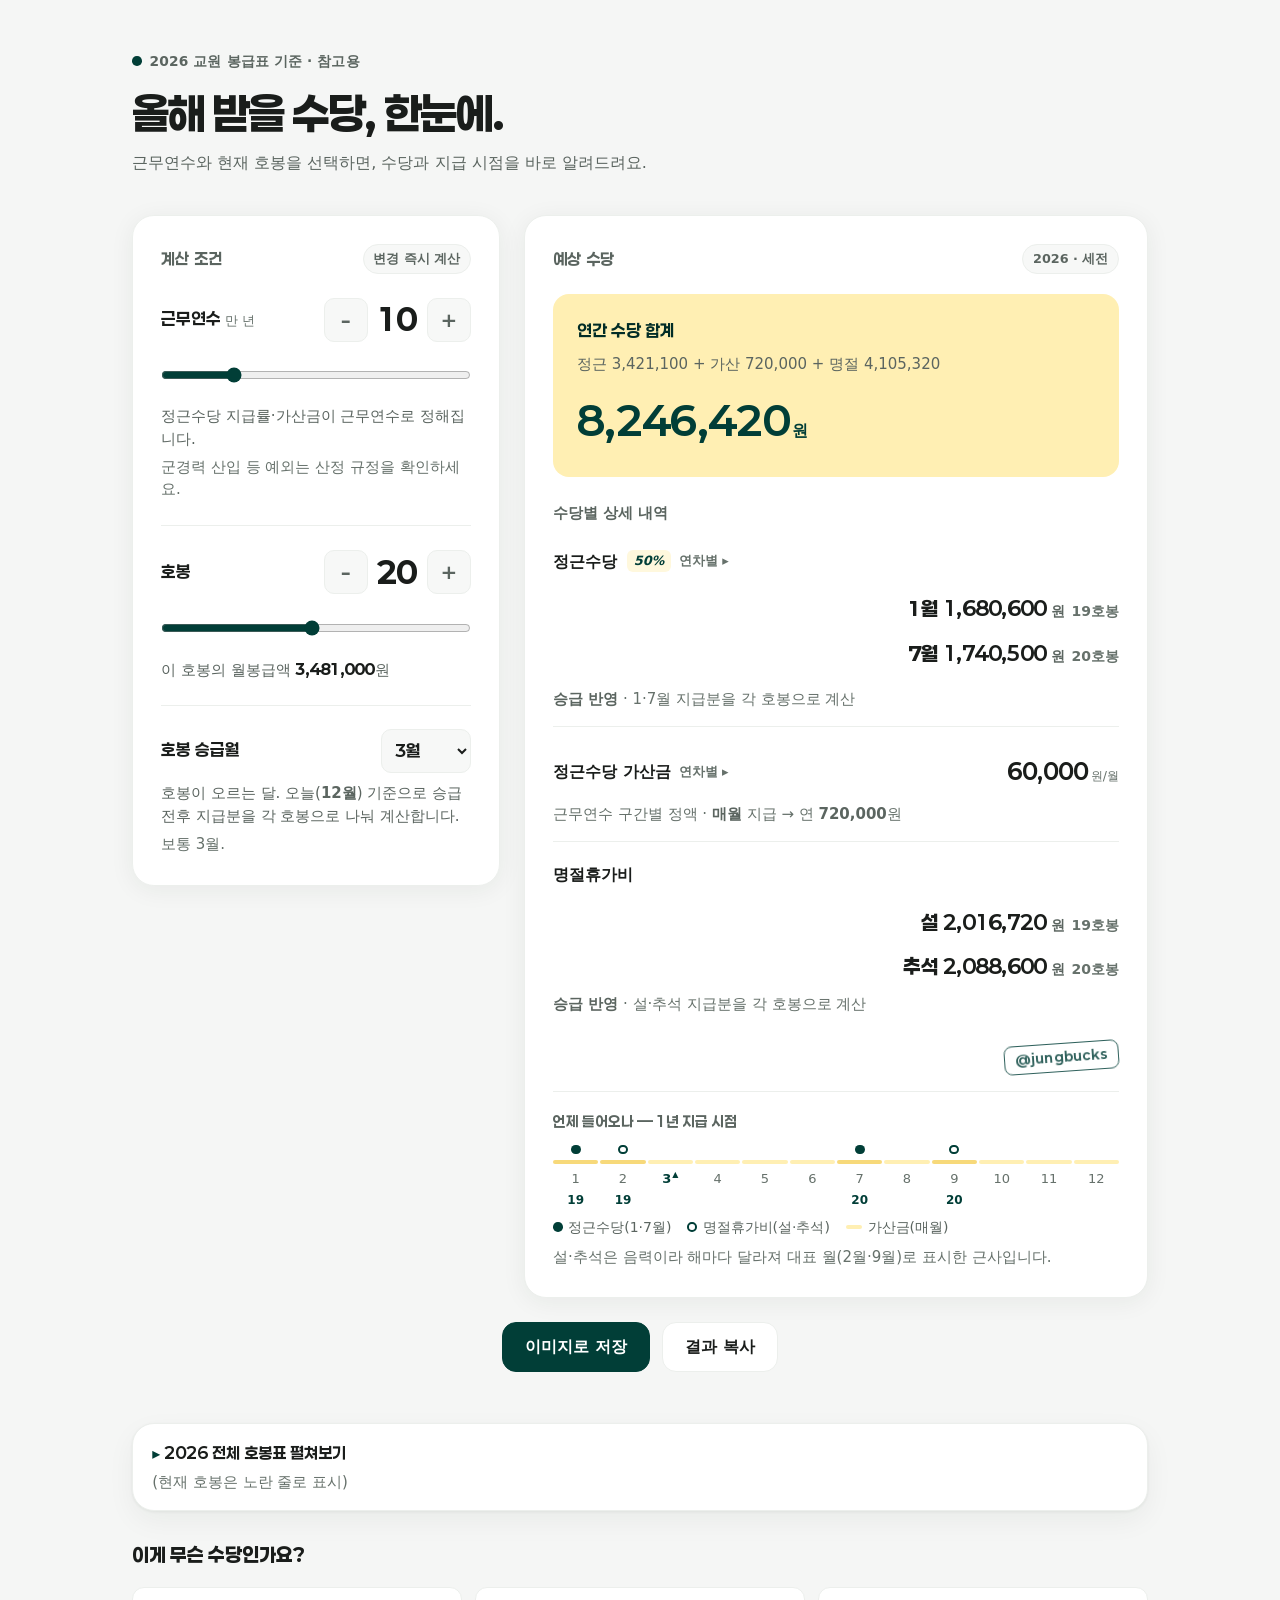
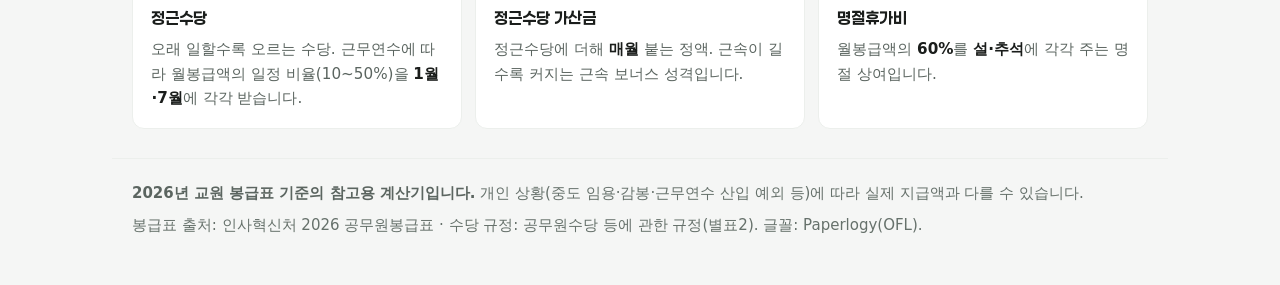
==== commit d558d26c: "fix(rules): 정근수당 지급률을 별표2(2025.1.3 개정)에 맞춤 — 2년 15%→20% - 지급률을 JG_RATE_TIERS 구간표 하나로 합치고 계산·연차별 모달이 " ====
--- a/index.html
+++ b/index.html
@@ -159,7 +159,7 @@
       <thead><tr><th>근무연수</th><th class="ar">지급률</th></tr></thead>
       <tbody id="jgTableBody"></tbody>
     </table>
-    <p class="modal-foot">공무원수당 등에 관한 규정 별표2 · 현재 근무연수는 <b>노란 줄</b>로 표시됩니다.</p>
+    <p class="modal-foot">공무원수당 등에 관한 규정 별표2 · 현재 근무연수는 <b>노란 줄</b>로 표시됩니다. (2025.1.3 개정 반영)</p>
   </div>
 </dialog>
 
--- a/css/style.css
+++ b/css/style.css
@@ -82,9 +82,10 @@
 .row-amt .per { font-family: var(--font-body); font-weight: 500; font-size: 0.78rem; color: var(--ink-faint); margin-left: 0.15rem; }
 /* 승급 분할 표시 (정근·명절) */
 .row-amt.split { flex-direction: column; align-items: flex-end; gap: 0.1rem; }
-.row-amt.split .pay { display: flex; align-items: baseline; gap: 0.05rem; }
+.row-amt.split .pay { display: flex; align-items: baseline; gap: 0.2rem; }
 .row-amt.split .pay b { font-size: 1.15rem; }
-.pay-tag { font-family: var(--font-body); font-weight: 600; font-size: 0.72rem; color: var(--ink-faint); margin-left: 0.2rem; white-space: nowrap; }
+.pay-month { font-family: var(--font-display); font-weight: 800; color: var(--ink); margin-right: 0.1rem; }
+.pay-tag { font-family: var(--font-body); font-weight: 600; font-size: 0.82rem; color: var(--ink-faint); margin-left: 0.2rem; white-space: nowrap; }
 
 /* 승급월 셀렉트 */
 .promo-select { font: inherit; font-family: var(--font-display); font-weight: 700; font-size: 1.05rem;
@@ -272,7 +273,7 @@
 .row-amt.split { display: flex; width: 100%; margin-top: .4rem; }
 .row-amt.split .pay { width: 100%; flex-wrap: wrap; justify-content: flex-end; gap: .2rem; padding: .35rem 0; }
 .row-amt.split .pay b { font-size: 1.25rem; }
-.pay-tag { order: -1; margin: 0 auto 0 0; font-size: .875rem; font-style: normal; }
+.pay-tag { order: 0; margin: 0 0 0 .2rem; font-size: .875rem; font-style: normal; }
 .li-note { margin: .3rem 0 1.2rem; padding-bottom: 1rem; border-bottom: 1px solid var(--line); }
 .rows > .li-note:last-child { margin-bottom: 0; border-bottom: 0; }
 .tl-legend { font-size: .875rem; gap: .5rem 1rem; }
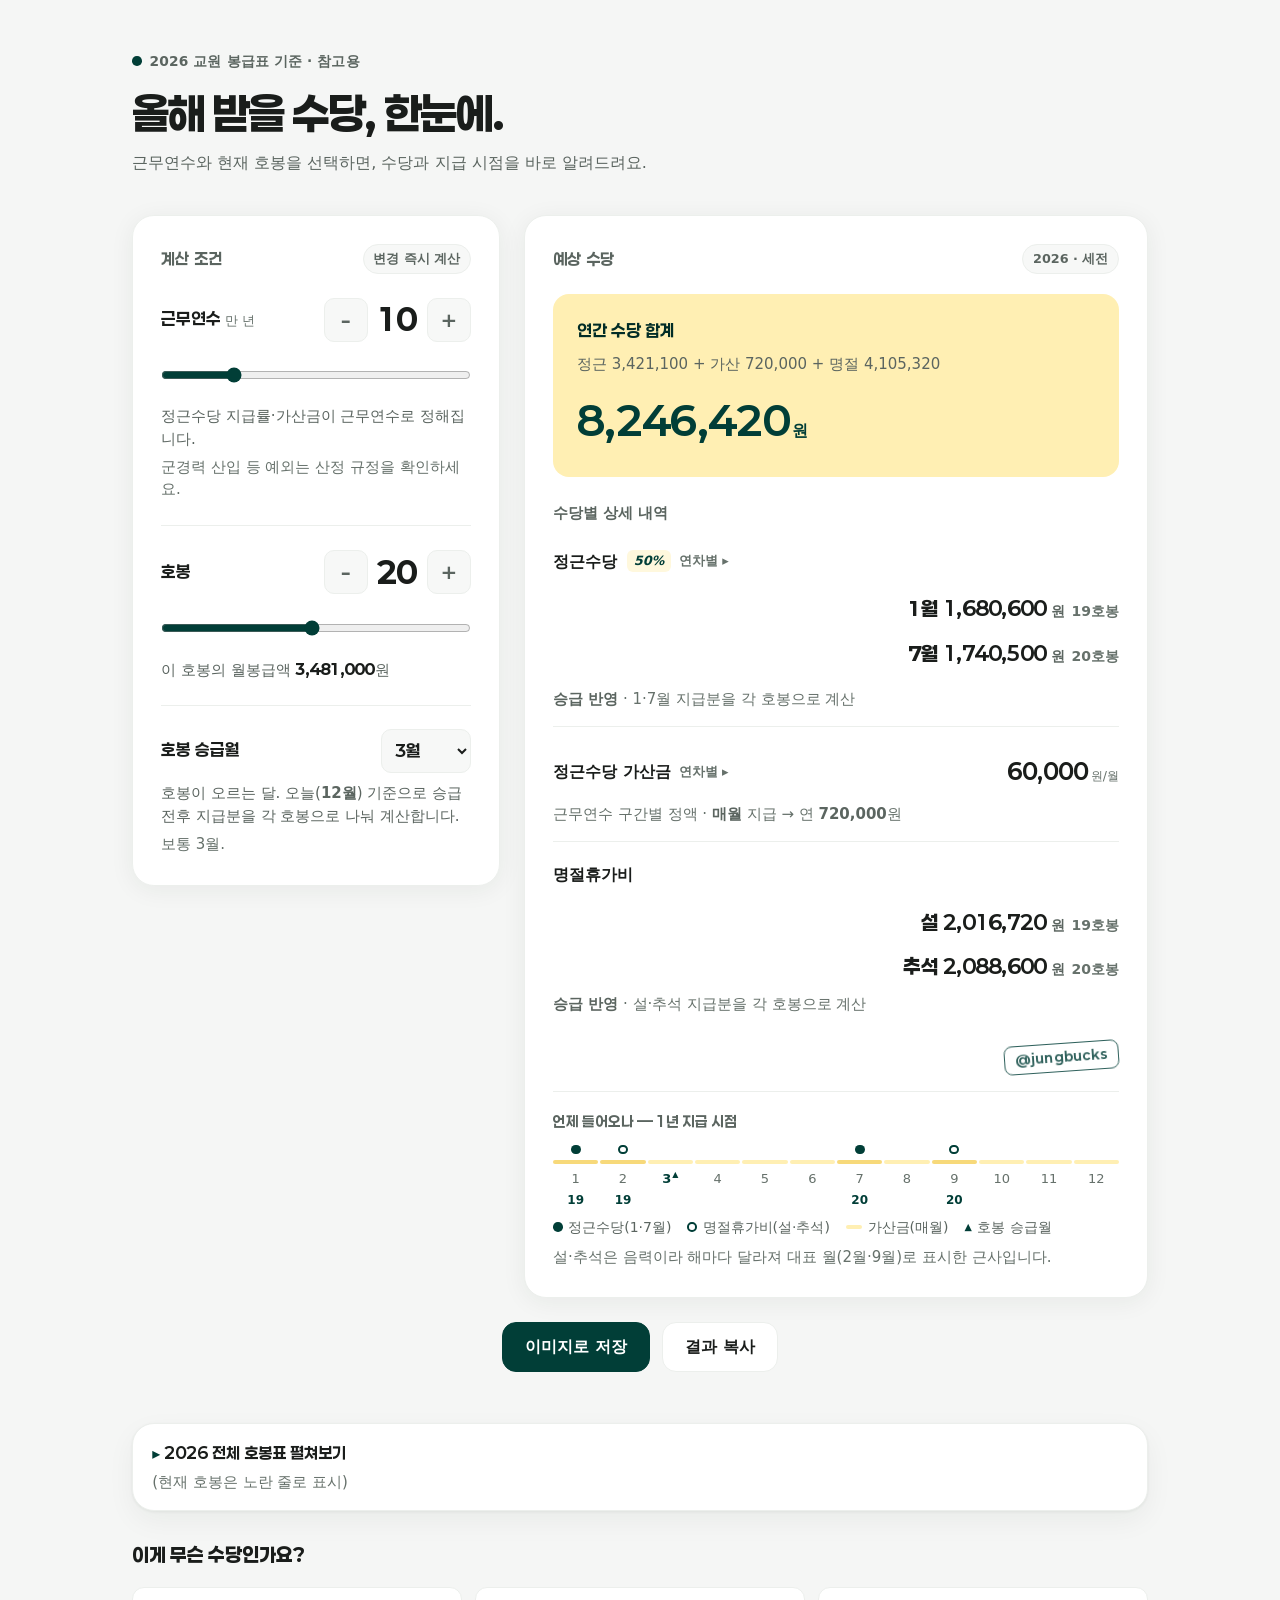
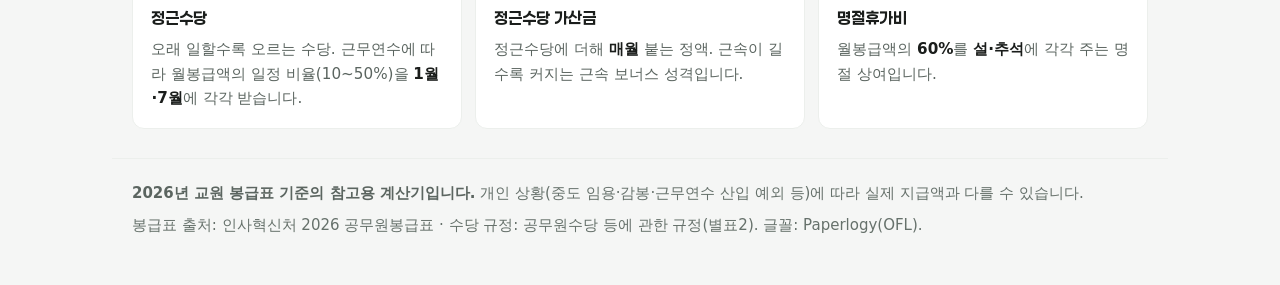
==== commit 2f219c42: "feat(ui): 정근수당·명절휴가비를 승급월과 상관없이 지급분별 2줄 + 호봉 기준으로 표시 - 승급 없음·1월·11월·12월에도 1·7월(설·추석) 두 줄과 호봉 태그를 보여줌" ====
--- a/index.html
+++ b/index.html
@@ -104,6 +104,7 @@
         <span><i class="lg jg"></i> 정근수당(1·7월)</span>
         <span><i class="lg hol"></i> 명절휴가비(설·추석)</span>
         <span><i class="lg ga"></i> 가산금(매월)</span>
+        <span id="lgPromo"><i class="lg-promo" aria-hidden="true">▲</i> 호봉 승급월</span>
       </div>
       <p class="tl-foot">설·추석은 음력이라 해마다 달라져 대표 월(2월·9월)로 표시한 근사입니다.</p>
     </div>
--- a/css/style.css
+++ b/css/style.css
@@ -174,6 +174,8 @@
 .lg.jg { background: var(--brand); }
 .lg.hol { background: var(--surface); border: 2px solid var(--brand); }
 .lg.ga { border-radius: 2px; height: 4px; width: 1rem; background: var(--butter); }
+.tl-legend span[hidden] { display: none; }
+.lg-promo { font-style: normal; font-size: 0.6rem; line-height: 1; color: var(--brand); }
 .tl-foot { font-size: 0.76rem; color: var(--ink-faint); margin-top: 0.5rem; line-height: 1.5; }
 
 /* 숫자 갱신 틱 (은은하게) */
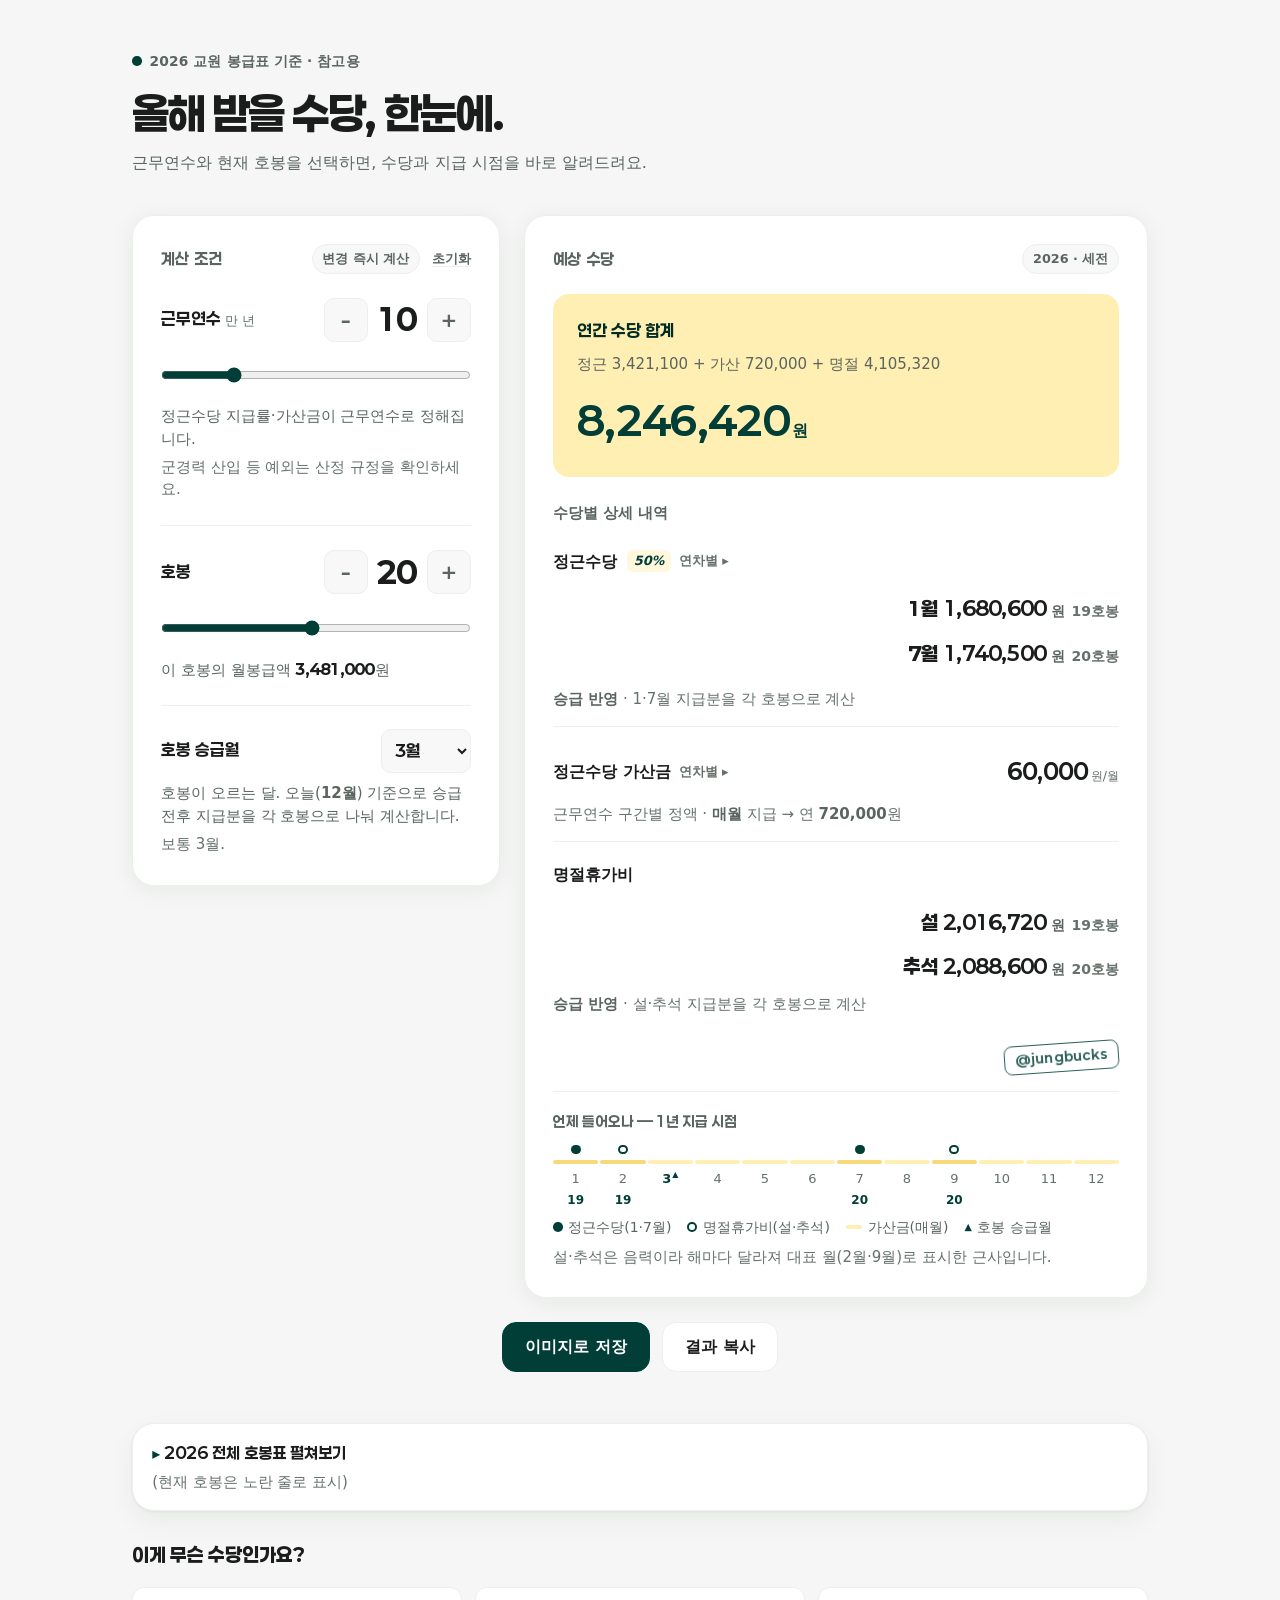
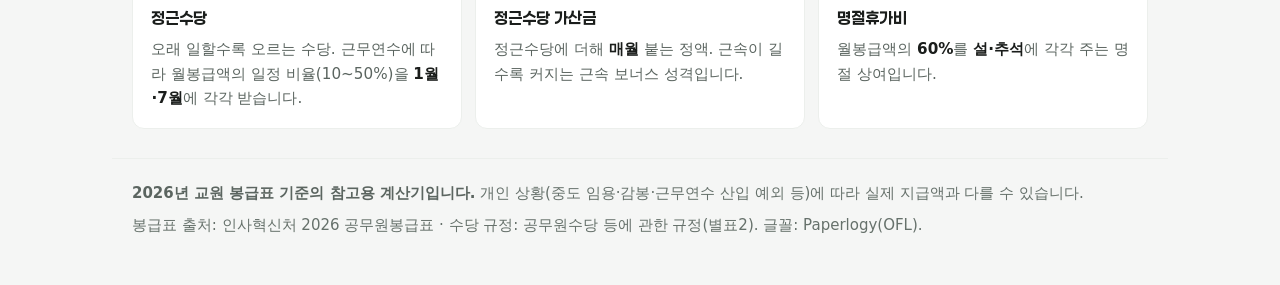
==== commit 9bad9bb1: "feat: 입력값 저장·공유 링크·초기화 (FLAGS.persistState) - 시작값 우선순위: URL 쿼리(?y&h&m) > localStorage(teacherPay.v1)" ====
--- a/index.html
+++ b/index.html
@@ -20,7 +20,7 @@
 <main class="grid">
   <!-- 입력 카드 -->
   <section class="card inputs" aria-label="계산 조건">
-    <p class="card-head">계산 조건 <span class="chip">변경 즉시 계산</span></p>
+    <p class="card-head">계산 조건 <span class="head-side"><span class="chip">변경 즉시 계산</span><button class="text-btn" id="resetBtn" type="button" hidden>초기화</button></span></p>
 
     <div class="field">
       <div class="field-top">
--- a/css/style.css
+++ b/css/style.css
@@ -50,6 +50,14 @@
   justify-content: space-between; margin-bottom: 1.2rem; }
 .chip { font-family: var(--font-body); font-weight: 600; font-size: 0.74rem; color: var(--ink-soft);
   background: var(--field); border: 1px solid var(--line); border-radius: 999px; padding: 0.12rem 0.55rem; letter-spacing: 0; }
+
+.head-side { display: inline-flex; align-items: center; gap: 0.25rem; }
+/* 작은 텍스트 버튼(초기화) — 터치 영역 44px은 확보하되 음수 여백으로 머리줄 높이는 그대로 */
+.text-btn { font: inherit; font-family: var(--font-body); font-weight: 600; font-size: 0.8125rem; letter-spacing: 0;
+  color: var(--ink-soft); background: none; border: 0; border-radius: 8px; cursor: pointer;
+  min-height: 44px; margin: -10px -0.5rem -10px 0; padding: 0 0.5rem;
+  text-decoration: underline; text-decoration-color: var(--line); text-underline-offset: 3px; }
+.text-btn:hover { color: var(--brand); text-decoration-color: currentColor; }
 
 /* ── 입력 카드 ── */
 .field { padding: 0.1rem 0; }
